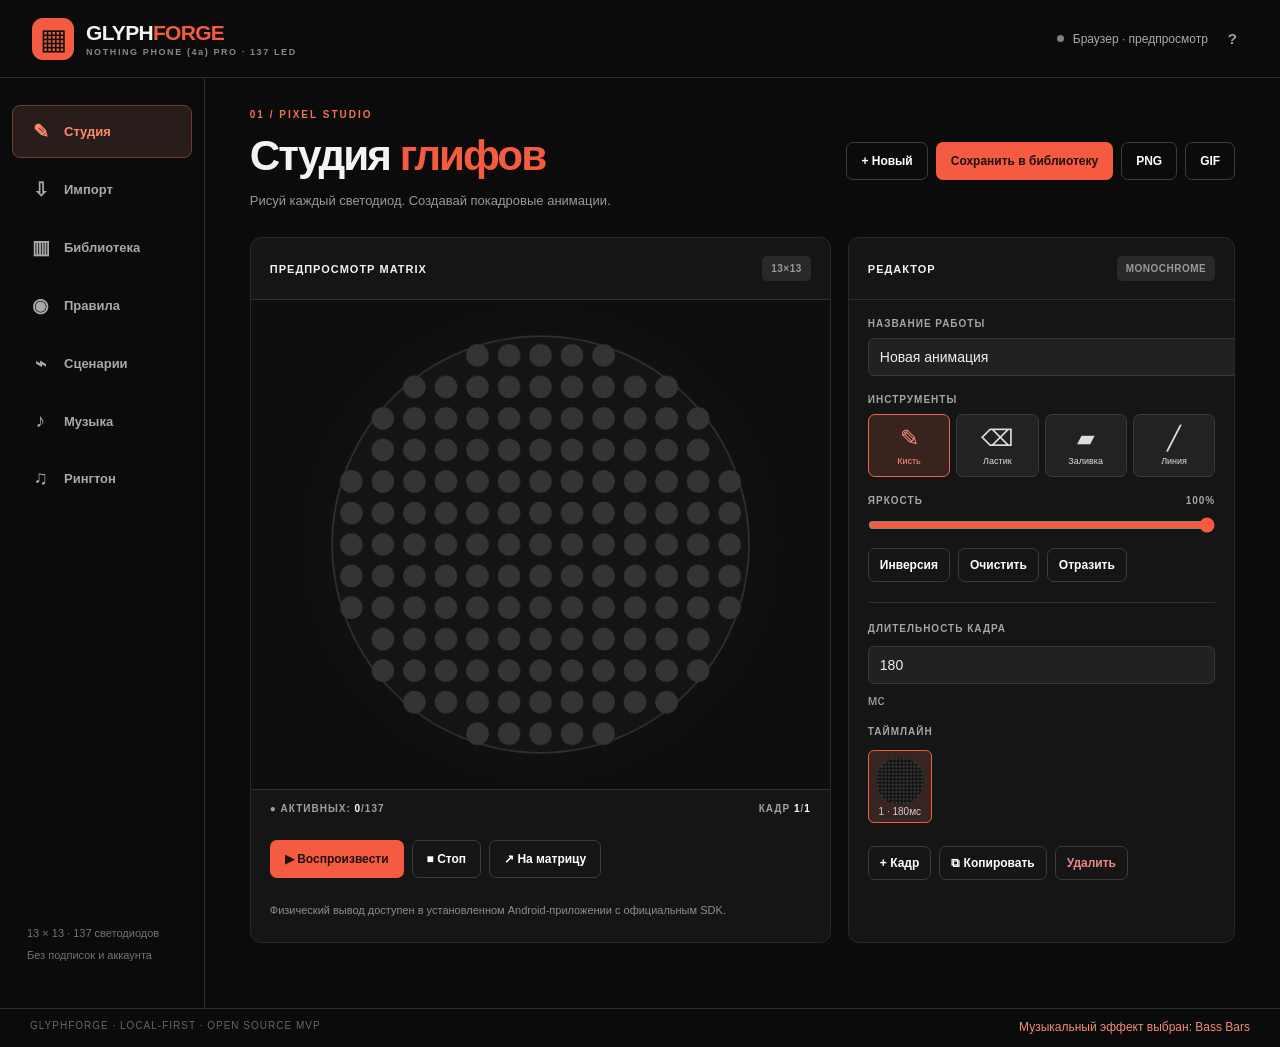
==== app/src/main/assets/index.html @ 6d3d7d3c "Publish GlyphForge 0.3: Android app, music visualizer, editor and automation" ====
<!doctype html>
<html lang="ru"><head><meta charset="utf-8"><meta name="viewport" content="width=device-width,initial-scale=1,viewport-fit=cover"><meta name="theme-color" content="#0b0b0b"><title>GlyphForge 0.3 — Nothing Phone (4a) Pro</title><link rel="stylesheet" href="style.css"></head>
<body>
<div class="shell">
<header class="header"><div class="brand"><div class="brand-icon" aria-hidden="true">▦</div><div><b>GLYPH<span>FORGE</span></b><small>NOTHING PHONE (4a) PRO · 137 LED</small></div></div><div class="device"><span class="online" id="device-light"></span><span id="device-status">Браузерный режим</span><button class="ghost mini" id="help-btn" title="Справка">?</button></div></header>
<div class="layout"><nav class="sidebar" aria-label="Разделы"><button class="nav active" data-tab="studio"><span>✎</span> Студия</button><button class="nav" data-tab="import"><span>⇩</span> Импорт</button><button class="nav" data-tab="library"><span>▥</span> Библиотека</button><button class="nav" data-tab="rules"><span>◉</span> Правила</button><button class="nav" data-tab="scenes"><span>⌁</span> Сценарии</button><button class="nav" data-tab="music"><span>♪</span> Музыка</button><button class="nav" data-tab="ringtone"><span>♫</span> Рингтон</button><div class="nav-foot">13 × 13 · 137 светодиодов<br>Без подписок и аккаунта</div></nav>
<main class="main">
<section id="tab-studio" class="page current"><div class="page-title"><div><div class="eyebrow">01 / PIXEL STUDIO</div><h1>Студия <em>глифов</em></h1><p>Рисуй каждый светодиод. Создавай покадровые анимации.</p></div><div class="page-actions"><button class="outline" id="new-project">+ Новый</button><button class="primary" id="save-design">Сохранить в библиотеку</button><button class="outline" id="export-png">PNG</button><button class="outline" id="export-gif">GIF</button></div></div>
<div class="studio-layout"><div class="panel matrix-panel"><div class="panel-head"><strong>ПРЕДПРОСМОТР MATRIX</strong><span class="tag" id="preview-tag">13×13</span></div><div class="matrix-area"><canvas id="grid" width="520" height="520" aria-label="Интерактивная матрица 13 на 13"></canvas></div><div class="matrix-foot"><span>● АКТИВНЫХ: <b id="lit-count">0</b>/137</span><span>КАДР <b id="frame-number">1</b>/<b id="frame-total">1</b></span></div><div class="player"><button class="primary" id="play-preview">▶ Воспроизвести</button><button class="outline" id="stop-preview">■ Стоп</button><button class="outline" id="play-hardware">↗ На матрицу</button></div><p class="hint">Физический вывод доступен в установленном Android-приложении с официальным SDK.</p></div>
<div class="panel tools-panel"><div class="panel-head"><strong>РЕДАКТОР</strong><span class="tag">MONOCHROME</span></div><label class="field-label" for="project-name">НАЗВАНИЕ РАБОТЫ</label><input id="project-name" value="Новая анимация" maxlength="80"/><label class="field-label">ИНСТРУМЕНТЫ</label><div class="tool-row"><button class="tool active" data-tool="draw">✎<small>Кисть</small></button><button class="tool" data-tool="erase">⌫<small>Ластик</small></button><button class="tool" data-tool="fill">▰<small>Заливка</small></button><button class="tool" data-tool="line">╱<small>Линия</small></button></div><label class="field-label">ЯРКОСТЬ <span id="brightness-value">100%</span></label><input type="range" id="brightness" min="10" max="255" value="255"/><div class="line"><button class="outline small" id="invert-frame">Инверсия</button><button class="outline small" id="clear-frame">Очистить</button><button class="outline small" id="flip-frame">Отразить</button></div><hr/><label class="field-label">ДЛИТЕЛЬНОСТЬ КАДРА</label><div class="line"><input type="number" id="duration" min="60" max="3000" value="180" step="20"><span class="unit">мс</span></div><label class="field-label">ТАЙМЛАЙН</label><div id="timeline" class="timeline"></div><div class="line"><button class="outline small" id="add-frame">+ Кадр</button><button class="outline small" id="duplicate-frame">⧉ Копировать</button><button class="outline small danger" id="delete-frame">Удалить</button></div></div></div></section>
<section id="tab-import" class="page"><div class="page-title"><div><div class="eyebrow">02 / MEDIA LAB</div><h1>Импорт <em>медиа</em></h1><p>Конвертируй изображения, GIF и видео в 137 светодиодов.</p></div></div><div class="panel padded"><div class="drop" id="drop-media"><div class="drop-symbol">⇧</div><strong>Перетащи изображение, GIF или видео</strong><p>Или выбери файл с телефона · JPG / PNG / WEBP / GIF / MP4 / WEBM</p><button class="primary" id="choose-media">Выбрать файл</button><input type="file" id="file-media" accept="image/*,video/*" hidden></div><div class="import-options"><div><label class="field-label">СПОСОБ ИМПОРТА</label><select id="import-layout"><option value="auto">Авто — распознать готовую матрицу</option><option value="dots">Точная 13×13 сетка светодиодов</option><option value="fit">Фото — вписать без обрезки</option><option value="crop">Фото — заполнить с обрезкой</option></select><small>Для Running Kitten используй «Авто» или «Точная сетка» — размеры 250 и 500 пикселей распознаются одинаково.</small></div><div><label class="field-label">КАДРОВ В АНИМАЦИИ</label><input id="import-frames" type="number" min="1" max="96" value="32"><small>Максимум 96 кадров за одну операцию; оригинальная длительность GIF сохраняется</small></div><div><label class="field-label">ИНТЕРВАЛ КАДРОВ</label><input id="import-delay" type="number" min="80" max="2000" value="160"><small>Миллисекунды</small></div><div><label class="field-label">КОНТРАСТ</label><input id="import-contrast" type="range" min="0.5" max="3" step="0.1" value="1.4"><small>Детализация точек</small></div><div><label class="field-label">ОБРАБОТКА</label><label class="switch"><input type="checkbox" id="import-invert"> Инвертировать яркость</label><label class="switch"><input type="checkbox" id="import-bw"> Только вкл./выкл.</label></div></div><div class="import-result" id="import-result">Выбери файл для начала импорта. Конвертация выполняется локально.</div></div></section>
<section id="tab-library" class="page"><div class="page-title"><div><div class="eyebrow">03 / YOUR COLLECTION</div><h1>Библиотека <em>работ</em></h1><p>Свои проекты, GIF и совместимые JSON Glyph Museum с сохранением авторства.</p></div><div class="page-actions"><button class="outline" id="import-json">Импорт JSON / GIF</button><button class="outline" id="export-all">Экспорт библиотеки</button><input type="file" id="file-json" hidden accept=".json,.gforge,image/*,video/*,application/json"></div></div><div class="panel padded"><div class="panel-head"><strong>МОИ ГЛИФЫ</strong><span class="tag" id="library-count">0 проектов</span></div><div id="library-grid" class="gallery"></div></div><div class="panel padded community"><div class="panel-head"><strong>ЧУЖИЕ РАБОТЫ</strong><span class="tag">СООБЩЕСТВО</span></div><p>Просматривай каталоги сообщества внутри приложения, скачивай доступные файлы и импортируй их в GlyphForge. Содержимое чужих сервисов и возможность скачивания определяются их правилами. Поддерживаются файлы Glyph Museum v4 (137 LED), проекты Phone (3) v1 (489 LED) с адаптацией к 13×13, GIF и изображения. Источник и автор сохраняются в библиотеке.</p><div class="line"><button class="outline" id="community-museum">↗ Glyph Museum</button><button class="outline" id="community-playground">↗ Nothing Playground</button></div><p class="hint">Для обмена без сервера используй «Экспорт библиотеки» и отправляй `.gforge` друзьям.</p></div></section>
<section id="tab-rules" class="page"><div class="page-title"><div><div class="eyebrow">04 / AUTOMATION</div><h1>Правила <em>запуска</em></h1><p>Уведомления, зарядка, звонки и условия выполнения.</p></div></div><div class="panel padded"><div class="panel-head"><strong>НОВОЕ ПРАВИЛО</strong><span class="tag">ЛОКАЛЬНО</span></div><div class="form-grid"><label>СОБЫТИЕ<select id="rule-event"><option value="notification">Новое уведомление</option><option value="call">Входящий звонок (экспериментально)</option><option value="charging">Подключение зарядки</option><option value="charge_removed">Отключение зарядки</option><option value="battery_low">Низкий заряд</option><option value="battery_full">Заряд достиг 100%</option><option value="screen_on">Экран включился *</option><option value="screen_off">Экран выключился *</option><option value="headphones">Наушники подключены *</option><option value="shake">Встряхнуть телефон *</option><option value="external">Команда из Tasker / MacroDroid *</option><option value="time">По времени (неточный запуск)</option></select></label><label>ГЛИФ / СЦЕНАРИЙ<select id="rule-target"></select></label><label>ПРИЛОЖЕНИЕ (ТОЧНОЕ ИМЯ ПАКЕТА)<input id="rule-package" placeholder="org.telegram.messenger или *" list="app-presets"><datalist id="app-presets"><option value="org.telegram.messenger">Telegram</option><option value="com.whatsapp">WhatsApp</option><option value="com.discord">Discord</option><option value="com.vkontakte.android">VK</option><option value="com.instagram.android">Instagram</option><option value="com.google.android.gm">Gmail</option><option value="*">Все приложения</option></datalist></label><label>КЛЮЧЕВОЕ СЛОВО (НЕОБЯЗАТЕЛЬНО)<input id="rule-keyword" placeholder="Например: важное"></label><label>ПОВТОРОВ<select id="rule-repeat"><option>1</option><option>2</option><option selected>3</option><option>5</option></select></label><label>ВРЕМЯ ЗАПУСКА (ДЛЯ СОБЫТИЯ «ПО ВРЕМЕНИ»)<input id="rule-time" type="time" value="21:00"></label><label>НАЧАЛО РАЗРЕШЁННОГО ИНТЕРВАЛА<input id="rule-start" type="time"></label><label>КОНЕЦ РАЗРЕШЁННОГО ИНТЕРВАЛА<input id="rule-end" type="time"></label><label>УСЛОВИЕ ЗАРЯДКИ<select id="rule-charge"><option value="any">Не важно</option><option value="yes">Только при зарядке</option><option value="no">Только без зарядки</option></select></label>
<label>БАТАРЕЯ ОТ, %<input id="rule-min-battery" type="number" min="0" max="100" placeholder="0 — необязательно"></label>
<label>БАТАРЕЯ ДО, %<input id="rule-max-battery" type="number" min="0" max="100" placeholder="100 — необязательно"></label>
<label>СОСТОЯНИЕ ЭКРАНА<select id="rule-screen"><option value="any">Любое</option><option value="on">Включён</option><option value="off">Выключен</option></select></label>
<label>ПОЛОЖЕНИЕ ТЕЛЕФОНА *<select id="rule-face"><option value="any">Не важно</option><option value="down">Экраном вниз</option><option value="up">Экраном вверх</option></select></label><label>WI-FI (СОЕДИНЕНИЕ)<select id="rule-wifi"><option value="any">Не важно</option><option value="yes">Подключен Wi-Fi</option><option value="no">Без Wi-Fi</option></select></label>
<label>НАУШНИКИ<select id="rule-headphones"><option value="any">Не важно</option><option value="yes">Подключены</option><option value="no">Не подключены</option></select></label>
<label>РЕЖИМ «НЕ БЕСПОКОИТЬ»<select id="rule-dnd"><option value="any">Не важно</option><option value="yes">Включён</option><option value="no">Выключен</option></select></label>
<label>МИНИМАЛЬНЫЙ ИНТЕРВАЛ МЕЖДУ ЗАПУСКАМИ, СЕК<input id="rule-cooldown" type="number" min="0" max="3600" value="3"></label>
<label>ПРИОРИТЕТ (0–100)<input id="rule-priority" type="number" min="0" max="100" value="50"></label>
<label>ЯРКОСТЬ ЭФФЕКТА, %<input id="rule-brightness" type="number" min="1" max="100" value="100"></label>
</div><div class="days"><span class="field-label">ДНИ НЕДЕЛИ</span><div class="day-grid"><label><input class="day-tick" type="checkbox" value="1" checked>Пн</label><label><input class="day-tick" type="checkbox" value="2" checked>Вт</label><label><input class="day-tick" type="checkbox" value="3" checked>Ср</label><label><input class="day-tick" type="checkbox" value="4" checked>Чт</label><label><input class="day-tick" type="checkbox" value="5" checked>Пт</label><label><input class="day-tick" type="checkbox" value="6" checked>Сб</label><label><input class="day-tick" type="checkbox" value="7" checked>Вс</label></div></div><p class="hint">Запуск по времени приблизительный: Android может сдвигать его ради экономии батареи. Условия объединяются по И: событие, дни, заряд, батарея, экран, положение, Wi-Fi, наушники и режим «Не беспокоить». Приоритет выбирает наиболее специфичное правило. * Для экранных событий, наушников и встряхивания требуется активный Android-сервис уведомлений; фоновое выполнение не гарантируется. Для Telegram пакет обычно <code>org.telegram.messenger</code>, для WhatsApp — <code>com.whatsapp</code>. На Android правила уведомлений требуют разрешения в настройках системы.</p><div class="line"><button class="primary" id="add-rule">+ Добавить правило</button><button class="outline" id="notification-access">Доступ к уведомлениям</button><button class="outline" id="phone-access">Доступ к состоянию звонка</button><button class="outline" id="automation-key">Ключ для Tasker / MacroDroid</button></div></div><div class="panel padded"><div class="panel-head"><strong>МОИ ПРАВИЛА</strong><span class="tag" id="rules-count">0</span></div><div id="rules-list" class="stack"></div></div></section>
<section id="tab-scenes" class="page"><div class="page-title"><div><div class="eyebrow">05 / SCENE MAKER</div><h1>Сценарии <em>эффектов</em></h1><p>Составляй последовательности из нескольких глифов и пауз.</p></div></div><div class="panel padded"><label class="field-label">НАЗВАНИЕ СЦЕНАРИЯ</label><input id="scene-name" placeholder="Например, Вечерний сигнал" value="Новый сценарий"><div class="panel-head scene-head"><strong>ШАГИ</strong><button class="outline small" id="add-step">+ Шаг</button></div><div id="steps-list" class="stack"></div><div class="line"><button class="primary" id="save-scene">Сохранить сценарий</button><button class="outline" id="preview-scene">▶ Просмотреть</button></div></div><div class="panel padded"><div class="panel-head"><strong>СОХРАНЁННЫЕ СЦЕНАРИИ</strong><span class="tag" id="scenes-count">0</span></div><div id="scenes-list" class="stack"></div></div></section>

<section id="tab-music" class="page">
  <div class="page-title"><div><div class="eyebrow">06 / MUSIC REACTIVE</div><h1>Музыкальные <em>глифы</em></h1><p>Световые эффекты реагируют на аудио. Сохраняй свои варианты, импортируй чужие и используй любой собственный рисунок.</p></div></div>
  <div class="panel padded">
    <div class="panel-head"><strong>БИБЛИОТЕКА ЭФФЕКТОВ</strong><span class="tag" id="music-count">0 эффектов</span></div>
    <div class="line music-filters"><input id="music-search" type="search" placeholder="Поиск: бас, круг, рисунок, эквалайзер…" aria-label="Поиск музыкальных глифов"><select id="music-category" aria-label="Категория"><option value="all">Все</option><option value="builtin">Шаблоны</option><option value="user">Сохранённые мной</option></select></div>
    <div class="gallery" id="music-presets" aria-live="polite"></div>
    <hr><p class="hint">Для работ других авторов открой Nothing Playground или Glyph Museum, сохрани разрешённый автором GIF/JSON и импортируй его в «Библиотеку». Затем выбери этот глиф в режиме «Свой рисунок» — он будет реагировать на ритм. Доступ к чужим серверам не подразумевает свободного скачивания всех работ.</p>
    <div class="line"><button class="outline" id="music-community-museum">Поиск в Glyph Museum</button><button class="outline" id="music-community-playground">Nothing Playground</button><button class="outline" id="music-open-library">Открыть мою библиотеку</button></div>
  </div>
  <div class="music-editor">
    <div class="panel padded">
      <div class="panel-head"><strong>КОНСТРУКТОР МУЗЫКАЛЬНЫХ ГЛИФОВ</strong><span class="tag">LIVE</span></div>
      <div class="form-grid">
        <label>НАЗВАНИЕ ЭФФЕКТА<input id="music-title" maxlength="80" value="Мой музыкальный глиф"></label>
        <label>ТИП АНИМАЦИИ<select id="music-mode"><option value="bars">Эквалайзер · столбцы</option><option value="ring">Круг · удар баса</option><option value="wave">Звуковая волна</option><option value="spark">Искры · вспышки</option><option value="orbit">Вращающийся импульс</option><option value="art">Мой глиф · пульсация яркости</option></select></label>
        <label>ИЗОБРАЖЕНИЕ ИЗ БИБЛИОТЕКИ<select id="music-design"></select></label>
        <label>ЧУВСТВИТЕЛЬНОСТЬ: <b id="music-sens-value">160%</b><input type="range" id="music-sens" min="50" max="450" step="10" value="160"></label>
        <label>СГЛАЖИВАНИЕ: <b id="music-smooth-value">55%</b><input type="range" id="music-smooth" min="0" max="94" step="2" value="55"></label>
        <label>ЯРКОСТЬ: <b id="music-bright-value">95%</b><input type="range" id="music-bright" min="10" max="100" step="5" value="95"></label>
      </div>
      <div class="line"><button class="primary" id="music-save">+ Сохранить вариант</button><button class="outline" id="music-export">⇩ Экспорт .gforgebeat</button><button class="outline" id="music-import">⇧ Импорт пресета</button><input type="file" id="music-import-file" accept=".gforgebeat,.json,application/json" hidden></div>
    </div>
    <div class="panel padded music-preview-panel">
      <div class="panel-head"><strong>ПРЕДПРОСМОТР · 137 LED</strong><span class="tag" id="music-preview-state">ОЖИДАНИЕ</span></div>
      <canvas id="music-preview" width="320" height="320" role="img" aria-label="Предпросмотр музыкальных эффектов Glyph Matrix"></canvas>
      <div class="music-meter"><div id="music-meter-fill"></div></div>
      <label class="field-label">ПРОВЕРИТЬ ПОД СВОЮ МУЗЫКУ</label>
      <input type="file" id="music-audio-file" accept="audio/*">
      <audio id="music-audio-player" controls preload="metadata"></audio>
      <div class="line"><button class="outline" id="music-demo">▶ Демо без аудио</button><button class="outline" id="music-preview-stop">■ Остановить</button></div>
      <p class="hint">Предпросмотр работает с выбранным аудиофайлом, который остаётся на устройстве. Режим демо использует искусственный ритм и не анализирует окружающие звуки.</p>
    </div>
  </div>
  <div class="panel padded">
    <div class="panel-head"><strong>ЗАПУСК НА NOTHING PHONE</strong><span class="tag">ANDROID</span></div>
    <div class="form-grid"><label>ИСТОЧНИК ЗВУКА<select id="music-source"><option value="mix">Выходной аудиомикс (Android Visualizer)</option><option value="capture">Захват воспроизведения (с системным разрешением)</option></select></label><div><label class="field-label">СОСТОЯНИЕ</label><div id="music-native-status" class="notice">Не запущено</div></div></div>
    <div class="line"><button class="primary" id="music-native-start">▶ Запустить на Glyph Matrix</button><button class="outline" id="music-native-stop">■ Остановить</button></div>
    <p class="notice"><strong>Важно:</strong> доступ к анализу музыки нужно разрешить вручную. Android показывает постоянное уведомление во время работы. Никаких записей музыки в файл или отправки на сервер нет. Некоторые музыкальные приложения запрещают захват аудио. Вывод на физическую матрицу и реакцию на музыку необходимо проверить на Phone (4a) Pro после сборки APK.</p>
  </div>
</section>

<section id="tab-ringtone" class="page"><div class="page-title"><div><div class="eyebrow">06 / SOUND & LIGHT</div><h1>Звук <em>и свет</em></h1><p>Подбери свою мелодию и анимацию для звонка.</p></div></div><div class="panel padded"><div class="panel-head"><strong>МОЙ РИНГТОН</strong><span class="tag">BETA</span></div><div class="ring-grid"><div><label class="field-label">АУДИОФАЙЛ</label><input type="file" id="ring-file" accept="audio/*"><div id="ring-audio-info" class="hint">Поддерживаемые браузером аудиоформаты, например MP3/OGG.</div><audio id="ring-audio" controls></audio></div><div><label class="field-label">ГЛИФ ДЛЯ ЗВОНКА</label><select id="ring-design"></select><label class="field-label">ЗАПУСТИТЬ АНИМАЦИЮ</label><div class="line"><button class="primary" id="ring-preview">▶ Проверить вместе</button><button class="outline" id="ring-stop">Стоп</button></div></div></div><hr/><p class="notice"><strong>Техническое ограничение:</strong> эта версия синхронизирует аудио и анимацию в предпросмотре. Прямое назначение собственного светового рингтона на системный входящий звонок ещё не реализовано: Android и Nothing OS не предоставляют в проверенном SDK гарантированной замены системного шаблона вызова. Для мелодии можно открыть системные настройки звука.</p><div class="line"><button class="outline" id="export-ringtone">Сохранить аудио в Загрузки</button><button class="outline" id="system-ringtone">Открыть настройки рингтона</button></div></div></section>
</main></div><footer class="bottom">GLYPHFORGE · LOCAL-FIRST · OPEN SOURCE MVP <span id="toast" role="status"></span></footer>
</div><dialog id="help-dialog"><h2>GlyphForge · инструкция</h2><p>Начни в «Студии»: рисуй точки и добавляй кадры. Сохрани работу и назначай её в «Правилах». Импорт поддерживает изображения, а также GIF/видео там, где браузер может декодировать кадры.</p><p>На компьютере работает интерфейс и предпросмотр. Физическая матрица, уведомления и звонки требуют сборки Android-приложения с официальным Nothing SDK и разрешений.</p><button class="primary" id="close-help">Понятно</button></dialog><script src="format.js"></script><script src="kitten-sample.js"></script><script src="gif.js"></script><script src="gifexport.js"></script><script src="app.js"></script><script src="music.js"></script></body></html>
---- app/src/main/assets/style.css ----
:root{font-family:Inter,Roboto,"Helvetica Neue",Arial,sans-serif;font-size:14px;color:#f3f3f3;background:#0b0b0b;color-scheme:dark;--line:#303030;--soft:#171717;--accent:#f45b40;--muted:#999;--text:#f3f3f3}*{box-sizing:border-box}body{margin:0}button,input,select{font:inherit}button{cursor:pointer}button:disabled{opacity:.5;cursor:not-allowed}button:focus-visible,input:focus-visible,select:focus-visible,canvas:focus-visible{outline:2px solid var(--accent);outline-offset:2px}.shell{max-width:1600px;margin:auto;min-height:100vh}.header{height:78px;border-bottom:1px solid var(--line);display:flex;align-items:center;justify-content:space-between;padding:0 32px;gap:16px}.brand{display:flex;align-items:center;gap:12px}.brand-icon{width:42px;height:42px;background:#f45b40;display:grid;place-items:center;color:#111;font-size:29px;border-radius:11px}.brand b{font-size:21px;letter-spacing:-.7px}.brand b span{color:var(--accent)}.brand small{display:block;margin-top:2px;color:#888;font-size:9px;letter-spacing:1.6px;font-weight:800}.device{display:flex;align-items:center;gap:9px;color:#aaa;font-size:12px}.online{height:7px;width:7px;border-radius:50%;background:#818181}.online.connected{background:#79da9f;box-shadow:0 0 0 4px #24382c}.layout{display:grid;grid-template-columns:205px minmax(0,1fr);min-height:calc(100vh - 117px)}.sidebar{display:flex;flex-direction:column;gap:5px;padding:27px 12px;border-right:1px solid var(--line)}.nav{display:flex;align-items:center;gap:13px;border:1px solid transparent;border-radius:8px;color:#a9a9a9;background:transparent;padding:14px 17px;text-align:left;font-size:13px;font-weight:750}.nav span{font-size:19px;width:21px;text-align:center}.nav:hover{background:#202020;color:#fff}.nav.active{background:#281d1b;border-color:#753b31;color:#ff886d}.nav-foot{margin-top:auto;color:#737373;font-size:11px;line-height:2;padding:15px}.main{padding:31px clamp(15px,3.5vw,50px) 65px;min-width:0}.page{display:none}.page.current{display:block}.eyebrow{color:#f27056;letter-spacing:2px;font-size:10px;font-weight:800;margin-bottom:12px}h1{font-size:clamp(31px,3.3vw,46px);margin:0;letter-spacing:-2px;line-height:1.12;font-weight:800}h1 em{font-style:normal;color:var(--accent)}h2{letter-spacing:-.5px}.page-title{display:flex;justify-content:space-between;align-items:center;gap:15px;margin-bottom:25px}.page-title p{color:var(--muted);font-size:13px;max-width:620px;line-height:1.6;margin:12px 0 0}.page-actions{display:flex;flex-wrap:wrap;gap:8px;justify-content:flex-end}.primary,.outline,.ghost{border-radius:7px;padding:11px 14px;font-weight:750;font-size:12px;border:1px solid transparent;background:transparent;color:white;white-space:nowrap}.primary{background:var(--accent);color:#1e1110}.primary:hover{background:#ff846d}.outline{border-color:#3b3b3b}.outline:hover{border-color:#aaa;background:#222}.ghost{border-color:transparent;color:#a0a0a0}.mini{padding:5px 10px;font-size:15px}.small{padding:9px 11px}.danger{color:#ee8888}.studio-layout{display:grid;grid-template-columns:minmax(290px,1.2fr) minmax(270px,.8fr);gap:17px}.panel{background:#151515;border:1px solid #292929;border-radius:11px;overflow:hidden}.panel.padded{padding:21px;margin-bottom:18px}.panel-head{padding:18px 19px;display:flex;justify-content:space-between;align-items:center;gap:10px;border-bottom:1px solid var(--line);font-size:11px;letter-spacing:1px}.padded>.panel-head{padding:0 0 16px;margin-bottom:17px}.tag{font-size:10px;background:#292929;color:#999;padding:7px 9px;border-radius:5px;font-weight:800;letter-spacing:.5px}.matrix-area{background:radial-gradient(circle at 50% 50%,#1a1a1a,#0e0e0e 65%);display:grid;place-items:center;min-height:420px;padding:27px}#grid{width:min(100%,435px);height:auto;aspect-ratio:1;touch-action:none;cursor:crosshair}.matrix-foot{display:flex;justify-content:space-between;padding:13px 19px;font-size:10px;font-weight:750;letter-spacing:1px;color:#a0a0a0;border-top:1px solid var(--line)}.matrix-foot b{color:#fff}.player{padding:13px 19px;display:flex;gap:8px;flex-wrap:wrap}.hint{color:#8d8d8d;font-size:11px;line-height:1.55}.matrix-panel>.hint{padding:0 19px 12px}.tools-panel{padding-bottom:15px}.tools-panel>.field-label,.tools-panel>input,.tools-panel>.tool-row,.tools-panel>.line,.tools-panel>.timeline{margin-left:19px;margin-right:19px}.field-label{display:flex;justify-content:space-between;color:#a5a5a5;font-size:10px;font-weight:800;letter-spacing:1px;margin-top:18px;margin-bottom:9px}input:not([type=range]):not([type=file]):not([type=checkbox]),select{min-width:0;max-width:100%;width:100%;background:#212121;border:1px solid #383838;color:#eee;padding:10px 11px;border-radius:6px;outline:0}input:focus,select:focus{border-color:var(--accent)!important}input[type=range]{width:calc(100% - 38px);accent-color:var(--accent)}input[type=checkbox]{accent-color:var(--accent)}.tool-row{display:grid;grid-template-columns:repeat(4,1fr);gap:6px}.tool{border:1px solid #3b3b3b;border-radius:7px;padding:10px 3px;background:#222;color:#ddd;font-size:23px}.tool small{display:block;font-size:9px;margin-top:4px}.tool.active{border-color:#ec674d;background:#39231f;color:#ff927c}.line{display:flex;flex-wrap:wrap;gap:8px;align-items:center}.line input[type=number]{max-width:110px}.unit{color:#a8a8a8}.tools-panel hr,.panel hr{border:0;border-top:1px solid var(--line);margin:20px 0}.tools-panel hr{margin:20px 19px}.timeline{display:flex;gap:7px;overflow-x:auto;padding:4px 0 11px}.frame-tile{border:1px solid #3c3c3c;background:#222;padding:5px;border-radius:6px;min-width:64px;text-align:center;color:#ccc}.frame-tile.active{border-color:var(--accent);background:#382521}.frame-tile canvas{width:50px;height:50px;display:block;margin:auto}.frame-tile small{font-size:10px;display:block}.tools-panel>.line{margin-top:12px}.drop{border:2px dashed #414141;background:#1c1c1c;text-align:center;padding:34px 15px;border-radius:11px;display:flex;align-items:center;flex-direction:column;gap:10px}.drop.drag{border-color:var(--accent);background:#2b211e}.drop-symbol{display:grid;place-items:center;width:58px;height:58px;font-size:32px;background:#2a2a2a;border-radius:13px;color:#f2806a}.drop strong{font-size:17px}.drop p,.community p{font-size:12px;color:#aaa;line-height:1.7}.import-options,.form-grid,.ring-grid{display:grid;grid-template-columns:repeat(2,minmax(0,1fr));gap:17px;margin:19px 0}.import-options small{display:block;margin-top:5px;color:#8a8a8a;font-size:10px}.import-options input[type=range]{width:100%}.switch{display:block;padding:5px 0;font-size:12px;color:#ddd}.import-result{padding:12px 13px;border:1px solid #363636;border-radius:7px;font-size:12px;color:#a9a9a9}.gallery{display:grid;grid-template-columns:repeat(auto-fill,minmax(145px,1fr));gap:12px}.design-card{padding:12px;background:#202020;border:1px solid #353535;border-radius:8px}.design-card canvas{display:block;width:100%;max-height:124px;aspect-ratio:1;object-fit:contain;background:#151515;border-radius:6px}.design-card strong{font-size:12px;display:block;margin:10px 0 5px;overflow:hidden;text-overflow:ellipsis;white-space:nowrap}.design-card small{color:#999}.card-actions{display:flex;gap:5px;flex-wrap:wrap;margin-top:9px}.card-actions button{font-size:10px;padding:7px 8px}.empty{text-align:center;border:1px dashed #494949;color:#888;border-radius:9px;padding:25px}.community{margin-top:18px}.form-grid label{color:#aaa;font-size:10px;font-weight:800;letter-spacing:.8px;line-height:2.6}.form-grid input,.form-grid select{font-size:12px;font-weight:500;letter-spacing:0;line-height:1.2}.form-grid label input,.form-grid label select{display:block}.stack{display:grid;gap:10px}.rule-item,.scene-item,.step-item{display:flex;gap:15px;align-items:center;justify-content:space-between;border:1px solid #373737;background:#1f1f1f;border-radius:8px;padding:13px}.rule-item strong,.scene-item strong{font-size:13px}.rule-item small,.scene-item small{display:block;margin-top:6px;color:#909090;font-size:11px}.rule-item .line,.scene-item .line{justify-content:flex-end}.pill{color:#f49a86;border:1px solid #744339;background:#35221e;border-radius:20px;padding:6px 9px;font-size:10px;white-space:nowrap}.scene-head{padding:15px 0;border-bottom:0}.step-item{flex-wrap:wrap}.step-item select{flex:1;min-width:155px}.step-item input{max-width:94px!important}.step-item .close{color:#ff8a8a;background:transparent;border:0;font-size:22px}.ring-grid{gap:25px}input[type=file]{font-size:12px;width:100%;color:#bbb}audio{display:block;margin-top:20px;width:100%;max-width:480px}audio::-webkit-media-controls-panel{background:#ddd}.notice{font-size:12px;color:#bbb;line-height:1.75}.bottom{height:39px;padding:11px 30px;border-top:1px solid var(--line);font-size:10px;color:#666;letter-spacing:1px;display:flex;justify-content:space-between}#toast{color:#f28b75;font-size:12px;letter-spacing:0}dialog{max-width:440px;width:calc(100% - 30px);border:1px solid #555;border-radius:12px;color:#ddd;background:#1b1b1b;padding:25px;line-height:1.6}dialog::backdrop{background:#000b}@media(max-width:1100px){.studio-layout{grid-template-columns:1fr}.matrix-area{min-height:340px}.tools-panel>.field-label{margin-top:14px}}@media(max-width:720px){.header{height:68px;padding:0 13px}.brand b{font-size:17px}.brand-icon{height:38px;width:38px}.brand small{font-size:8px}.device{font-size:0;gap:5px}.device .mini{font-size:14px}.layout{display:block}.sidebar{position:fixed;bottom:0;left:0;right:0;z-index:10;background:#101010;border:1px solid #383838;display:grid;grid-template-columns:repeat(6,1fr);padding:5px 3px max(7px,env(safe-area-inset-bottom));gap:0}.nav{padding:7px 2px 3px;display:flex;flex-direction:column;align-items:center;gap:3px;font-size:9px;border:none;border-radius:7px}.nav span{font-size:19px}.nav-foot{display:none}.main{padding:26px 12px 110px}.page-title{align-items:flex-start;flex-direction:column;margin-bottom:20px}.page-title p{margin-top:8px}.page-actions{justify-content:flex-start}.matrix-area{min-height:250px;padding:14px}#grid{width:min(100%,360px)}.panel.padded{padding:16px}.import-options,.form-grid,.ring-grid{grid-template-columns:1fr;gap:6px}.rule-item,.scene-item{flex-wrap:wrap}.bottom{display:none}}@media(max-width:380px){.nav{font-size:8px}.nav span{font-size:16px}.player button{flex:1}.tools-panel>.line{gap:4px}.tools-panel>.line .small{font-size:10px}} 

.day-grid{display:flex;flex-wrap:wrap;gap:10px;padding:10px 0}.day-grid label{background:#242424;border:1px solid #454545;border-radius:7px;padding:9px 10px;color:#ddd;font-size:12px;white-space:nowrap}.day-grid input{margin-right:6px}.credit{display:block;font-size:11px;margin-top:7px;color:#ff9d86}.days{margin:8px 0 18px}.rule-item{align-items:flex-start}.rule-item>div:first-child{min-width:0;overflow-wrap:anywhere}
/* Music Reactive · catalog, editor and low-latency preview */
.music-editor{display:grid;grid-template-columns:minmax(0,1fr) minmax(260px,380px);gap:16px;align-items:start}
.music-filters{margin-bottom:18px}.music-filters input{flex:2;min-width:160px}.music-filters select{flex:1;min-width:120px}
.music-preview-panel canvas{display:block;aspect-ratio:1;width:min(100%,320px);height:auto;margin:14px auto;background:radial-gradient(circle,#181818,#090909);border-radius:50%}
.music-preview-panel audio{margin:12px 0}.music-meter{height:7px;border-radius:9px;background:#333;overflow:hidden;margin:10px 0 16px}
#music-meter-fill{background:linear-gradient(90deg,#9c4438,#ff896f);height:100%;width:0;transition:width 80ms}
.music-tile .music-cover{width:100%;max-height:100px;display:grid;place-items:center;background:radial-gradient(circle at 50%,#35211d,#101010 75%);border-radius:7px;font-size:36px;color:#f78d77}
.music-tile .music-actions{display:flex;gap:6px;flex-wrap:wrap;margin-top:10px}
.music-tile .music-actions button{flex:1;min-width:68px;font-size:10px;padding:7px 6px}
.music-tile .hint{display:block;min-height:35px;padding-top:5px}
@media(max-width:900px){.music-editor{grid-template-columns:1fr}}
@media(max-width:720px){.sidebar{grid-template-columns:repeat(7,1fr)}.nav{font-size:8px}.nav span{font-size:17px}.music-filters{flex-direction:column}.music-filters input,.music-filters select{width:100%;flex:auto}}
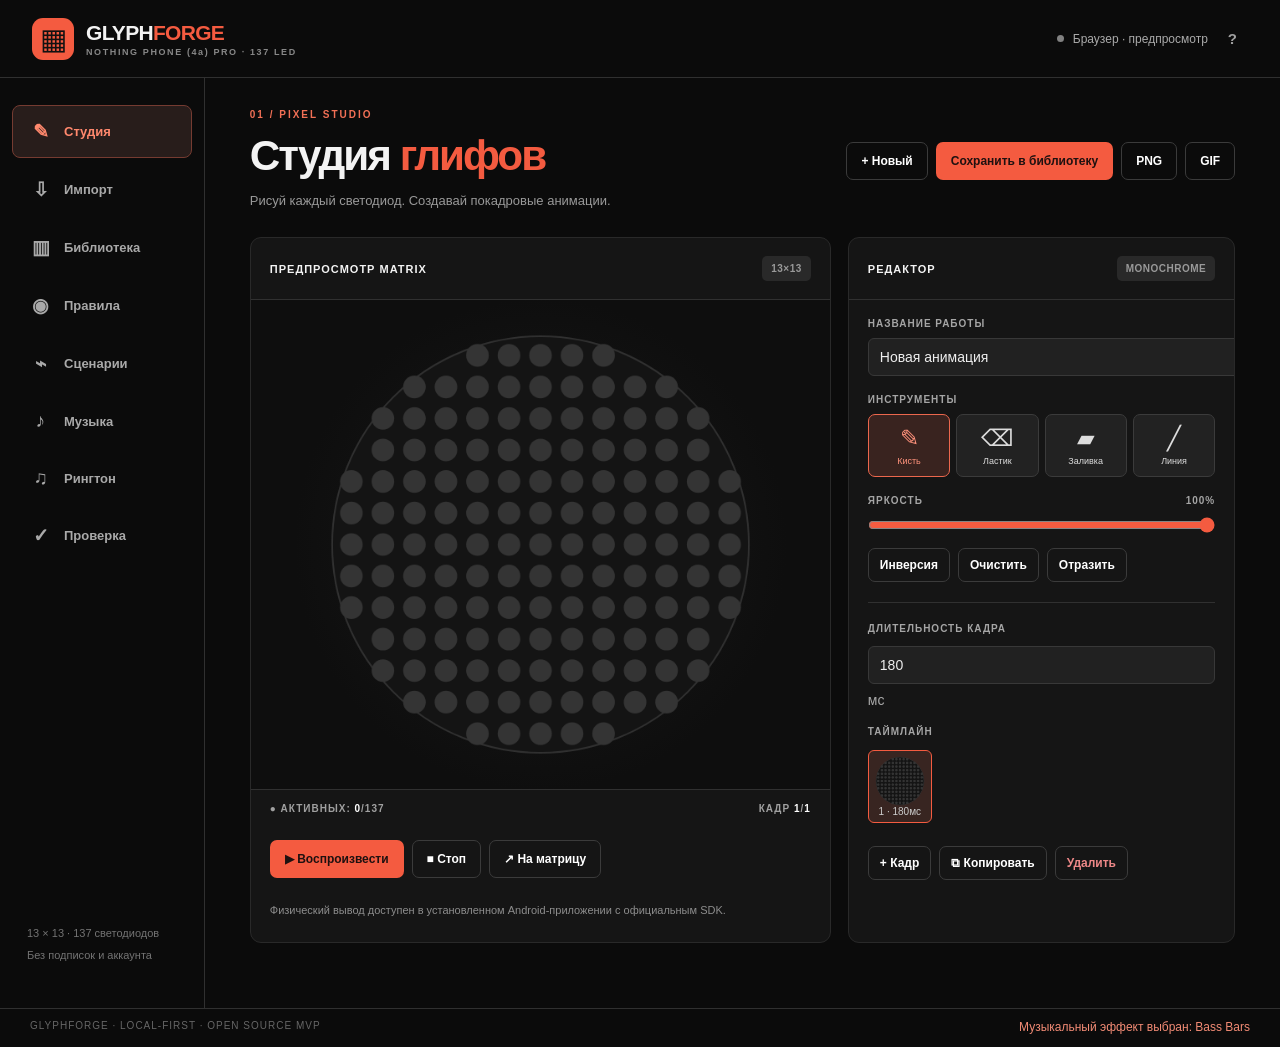
==== commit 7c0aace2: "GlyphForge v0.4: device self-test report, safe mobile navigation, blob exports and release update ch" ====
--- a/app/src/main/assets/index.html
+++ b/app/src/main/assets/index.html
@@ -1,9 +1,9 @@
 <!doctype html>
-<html lang="ru"><head><meta charset="utf-8"><meta name="viewport" content="width=device-width,initial-scale=1,viewport-fit=cover"><meta name="theme-color" content="#0b0b0b"><title>GlyphForge 0.3 — Nothing Phone (4a) Pro</title><link rel="stylesheet" href="style.css"></head>
+<html lang="ru"><head><meta charset="utf-8"><meta name="viewport" content="width=device-width,initial-scale=1,viewport-fit=cover"><meta name="theme-color" content="#0b0b0b"><title>GlyphForge 0.4 — Nothing Phone (4a) Pro</title><link rel="stylesheet" href="style.css"></head>
 <body>
 <div class="shell">
 <header class="header"><div class="brand"><div class="brand-icon" aria-hidden="true">▦</div><div><b>GLYPH<span>FORGE</span></b><small>NOTHING PHONE (4a) PRO · 137 LED</small></div></div><div class="device"><span class="online" id="device-light"></span><span id="device-status">Браузерный режим</span><button class="ghost mini" id="help-btn" title="Справка">?</button></div></header>
-<div class="layout"><nav class="sidebar" aria-label="Разделы"><button class="nav active" data-tab="studio"><span>✎</span> Студия</button><button class="nav" data-tab="import"><span>⇩</span> Импорт</button><button class="nav" data-tab="library"><span>▥</span> Библиотека</button><button class="nav" data-tab="rules"><span>◉</span> Правила</button><button class="nav" data-tab="scenes"><span>⌁</span> Сценарии</button><button class="nav" data-tab="music"><span>♪</span> Музыка</button><button class="nav" data-tab="ringtone"><span>♫</span> Рингтон</button><div class="nav-foot">13 × 13 · 137 светодиодов<br>Без подписок и аккаунта</div></nav>
+<div class="layout"><nav class="sidebar" aria-label="Разделы"><button class="nav active" data-tab="studio"><span>✎</span> Студия</button><button class="nav" data-tab="import"><span>⇩</span> Импорт</button><button class="nav" data-tab="library"><span>▥</span> Библиотека</button><button class="nav" data-tab="rules"><span>◉</span> Правила</button><button class="nav" data-tab="scenes"><span>⌁</span> Сценарии</button><button class="nav" data-tab="music"><span>♪</span> Музыка</button><button class="nav" data-tab="ringtone"><span>♫</span> Рингтон</button><button class="nav" data-tab="diagnostics"><span>✓</span> Проверка</button><div class="nav-foot">13 × 13 · 137 светодиодов<br>Без подписок и аккаунта</div></nav>
 <main class="main">
 <section id="tab-studio" class="page current"><div class="page-title"><div><div class="eyebrow">01 / PIXEL STUDIO</div><h1>Студия <em>глифов</em></h1><p>Рисуй каждый светодиод. Создавай покадровые анимации.</p></div><div class="page-actions"><button class="outline" id="new-project">+ Новый</button><button class="primary" id="save-design">Сохранить в библиотеку</button><button class="outline" id="export-png">PNG</button><button class="outline" id="export-gif">GIF</button></div></div>
 <div class="studio-layout"><div class="panel matrix-panel"><div class="panel-head"><strong>ПРЕДПРОСМОТР MATRIX</strong><span class="tag" id="preview-tag">13×13</span></div><div class="matrix-area"><canvas id="grid" width="520" height="520" aria-label="Интерактивная матрица 13 на 13"></canvas></div><div class="matrix-foot"><span>● АКТИВНЫХ: <b id="lit-count">0</b>/137</span><span>КАДР <b id="frame-number">1</b>/<b id="frame-total">1</b></span></div><div class="player"><button class="primary" id="play-preview">▶ Воспроизвести</button><button class="outline" id="stop-preview">■ Стоп</button><button class="outline" id="play-hardware">↗ На матрицу</button></div><p class="hint">Физический вывод доступен в установленном Android-приложении с официальным SDK.</p></div>
@@ -64,6 +64,20 @@
   </div>
 </section>
 
+<section id="tab-diagnostics" class="page">
+  <div class="page-title"><div><div class="eyebrow">08 / DIAGNOSTICS & UPDATES</div><h1>Проверка <em>приложения</em></h1><p>GlyphForge самостоятельно проверит безопасные функции и подготовит отчёт, который можно отправить разработчику. Личные сообщения, музыка и контакты в отчёт не попадают.</p></div></div>
+  <div class="panel padded"><div class="panel-head"><strong>САМОДИАГНОСТИКА</strong><span class="tag" id="diagnostics-state">НЕ ЗАПУЩЕНА</span></div>
+  <p class="hint">Автоматические проверки: форма матрицы (137 LED), библиотека и кадры, формат экспортируемого JSON, сохранение настроек, Android/SDK, разрешения и доступность файлового хранилища. Фактическое свечение физических LED и уведомления от сторонних приложений автоматически подтвердить нельзя.</p>
+  <div class="line"><button class="primary" id="run-diagnostics">✓ Проверить всё</button><button class="outline" id="export-diagnostics">⇩ Сохранить отчёт</button><button class="outline" id="share-diagnostics">↗ Отправить отчёт</button></div>
+  <pre id="diagnostics-output" class="diagnostics-output" aria-live="polite">Проверка ещё не выполнялась</pre>
+  </div>
+  <div class="panel padded"><div class="panel-head"><strong>ОБНОВЛЕНИЯ</strong><span class="tag">GITHUB RELEASES</span></div>
+  <p>При открытии приложения выполняется проверка наличия новых опубликованных версий. APK загружается только с GitHub, установка требует твоего согласия Android.</p>
+  <div id="update-status" class="notice" aria-live="polite">Версия 0.4.0 · проверка обновлений ещё не выполнялась.</div>
+  <div class="line"><button class="outline" id="check-updates">Проверить обновления</button><button class="outline" id="open-releases">Открыть версии GitHub</button></div>
+  <p class="hint">Для обновления уже установленной версии требуется одинаковая подпись APK. Разработчик должен публиковать релизные сборки с постоянным защищённым ключом. Тестовые debug APK, подписанные разными ключами, могут потребовать переустановки.</p>
+  </div>
+</section>
 <section id="tab-ringtone" class="page"><div class="page-title"><div><div class="eyebrow">06 / SOUND & LIGHT</div><h1>Звук <em>и свет</em></h1><p>Подбери свою мелодию и анимацию для звонка.</p></div></div><div class="panel padded"><div class="panel-head"><strong>МОЙ РИНГТОН</strong><span class="tag">BETA</span></div><div class="ring-grid"><div><label class="field-label">АУДИОФАЙЛ</label><input type="file" id="ring-file" accept="audio/*"><div id="ring-audio-info" class="hint">Поддерживаемые браузером аудиоформаты, например MP3/OGG.</div><audio id="ring-audio" controls></audio></div><div><label class="field-label">ГЛИФ ДЛЯ ЗВОНКА</label><select id="ring-design"></select><label class="field-label">ЗАПУСТИТЬ АНИМАЦИЮ</label><div class="line"><button class="primary" id="ring-preview">▶ Проверить вместе</button><button class="outline" id="ring-stop">Стоп</button></div></div></div><hr/><p class="notice"><strong>Техническое ограничение:</strong> эта версия синхронизирует аудио и анимацию в предпросмотре. Прямое назначение собственного светового рингтона на системный входящий звонок ещё не реализовано: Android и Nothing OS не предоставляют в проверенном SDK гарантированной замены системного шаблона вызова. Для мелодии можно открыть системные настройки звука.</p><div class="line"><button class="outline" id="export-ringtone">Сохранить аудио в Загрузки</button><button class="outline" id="system-ringtone">Открыть настройки рингтона</button></div></div></section>
 </main></div><footer class="bottom">GLYPHFORGE · LOCAL-FIRST · OPEN SOURCE MVP <span id="toast" role="status"></span></footer>
-</div><dialog id="help-dialog"><h2>GlyphForge · инструкция</h2><p>Начни в «Студии»: рисуй точки и добавляй кадры. Сохрани работу и назначай её в «Правилах». Импорт поддерживает изображения, а также GIF/видео там, где браузер может декодировать кадры.</p><p>На компьютере работает интерфейс и предпросмотр. Физическая матрица, уведомления и звонки требуют сборки Android-приложения с официальным Nothing SDK и разрешений.</p><button class="primary" id="close-help">Понятно</button></dialog><script src="format.js"></script><script src="kitten-sample.js"></script><script src="gif.js"></script><script src="gifexport.js"></script><script src="app.js"></script><script src="music.js"></script></body></html>
+</div><dialog id="help-dialog"><h2>GlyphForge · инструкция</h2><p>Начни в «Студии»: рисуй точки и добавляй кадры. Сохрани работу и назначай её в «Правилах». Импорт поддерживает изображения, а также GIF/видео там, где браузер может декодировать кадры.</p><p>На компьютере работает интерфейс и предпросмотр. Физическая матрица, уведомления и звонки требуют сборки Android-приложения с официальным Nothing SDK и разрешений.</p><button class="primary" id="close-help">Понятно</button></dialog><script src="format.js"></script><script src="kitten-sample.js"></script><script src="gif.js"></script><script src="gifexport.js"></script><script src="app.js"></script><script src="music.js"></script><script src="diagnostics.js"></script></body></html>
--- a/app/src/main/assets/style.css
+++ b/app/src/main/assets/style.css
@@ -13,3 +13,7 @@
 .music-tile .hint{display:block;min-height:35px;padding-top:5px}
 @media(max-width:900px){.music-editor{grid-template-columns:1fr}}
 @media(max-width:720px){.sidebar{grid-template-columns:repeat(7,1fr)}.nav{font-size:8px}.nav span{font-size:17px}.music-filters{flex-direction:column}.music-filters input,.music-filters select{width:100%;flex:auto}}
+
+/* v0.4: single-row, scrollable navigation; never hide last tabs below touch area */
+.diagnostics-output{white-space:pre-wrap;word-break:break-word;background:#0e0e0e;border:1px solid #333;border-radius:9px;padding:15px;max-height:52vh;overflow:auto;font:12px/1.65 ui-monospace,monospace;color:#ddd}
+@media(max-width:720px){.sidebar{display:flex;flex-direction:row;grid-template-columns:none;overflow-x:auto;overscroll-behavior-x:contain;scrollbar-width:thin;align-items:stretch;min-height:63px;height:auto;padding:4px 4px max(6px,env(safe-area-inset-bottom));gap:2px;white-space:nowrap}.nav{flex:0 0 76px;min-width:76px;min-height:51px;white-space:normal;justify-content:center}.main{padding-bottom:calc(105px + env(safe-area-inset-bottom))}.page-actions>button{min-height:42px}.card-actions button{min-height:38px}}
